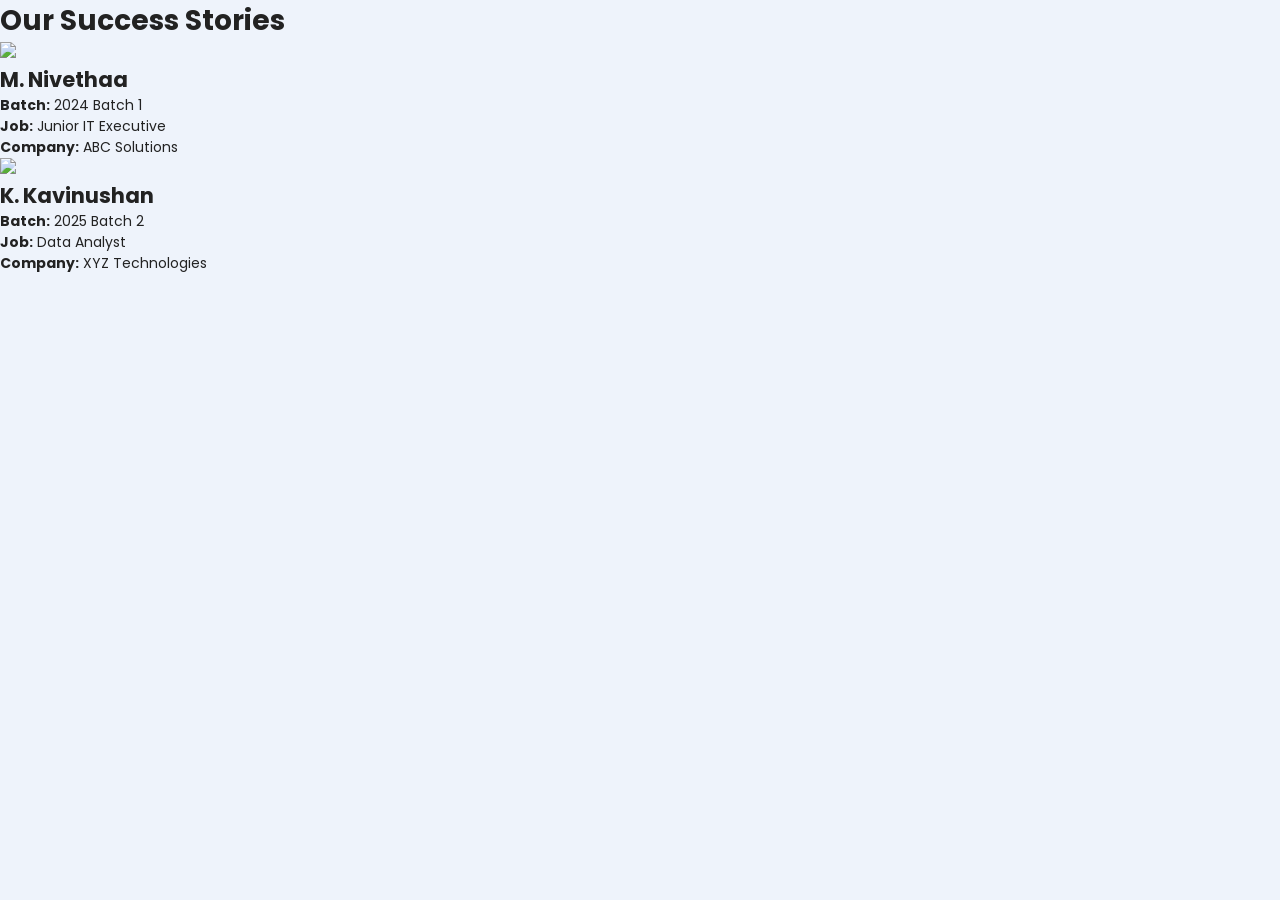
==== success-stories.html @ 726d04df "First Upload" ====
<!DOCTYPE html>
<html lang="en">
<head>
<meta charset="UTF-8">
<title>Success Stories</title>
<link rel="stylesheet" href="style.css">
</head>

<body>

<h1 class="page-title">Our Success Stories</h1>

<div class="student-container">

    <div class="student-card">
        <img src="images/student1.jpg">
        <h2>M. Nivethaa</h2>
        <p><strong>Batch:</strong> 2024 Batch 1</p>
        <p><strong>Job:</strong> Junior IT Executive</p>
        <p><strong>Company:</strong> ABC Solutions</p>
    </div>

    <div class="student-card">
        <img src="images/student2.jpg">
        <h2>K. Kavinushan</h2>
        <p><strong>Batch:</strong> 2025 Batch 2</p>
        <p><strong>Job:</strong> Data Analyst</p>
        <p><strong>Company:</strong> XYZ Technologies</p>
    </div>

    <!-- Add more students here -->

</div>

</body>
</html>
---- style.css ----
/* ===============================
   GOOGLE FONT
================================== */
@import url('https://fonts.googleapis.com/css2?family=Poppins:wght@300;400;500;600;700&display=swap');

* {
    margin: 0;
    padding: 0;
    box-sizing: border-box;
    font-family: 'Poppins', sans-serif;
}

body {
    background: #eef3fb;
    color: #222;
    font-size: 14px;
}

/* ===============================
   HEADER
================================== */

.top-header {
    background: #0d47a1;
    color: #fff;
    display: flex;
    justify-content: space-between;
    align-items: center;
    padding: 15px 30px;
}

.logo {
    display: flex;
    align-items: center;
    gap: 12px;
}

.logo img {
    width: 55px;
}

.logo h2 {
    font-size: 26px;
}

.logo p {
    font-size: 15px;
}

.title {
    text-align: right;
}

.title h1 {
    font-size: 46px;
    font-weight: 700;
    line-height: 1;
}

.title h2 {
    font-size: 25px;
    color: #FFD600;
}

.title p {
    font-size: 16px;
}

/* ===============================
   DASHBOARD
================================== */

.dashboard {
    width: 97%;
    margin: 15px auto;
    display: grid;
    grid-template-columns: repeat(3, 1fr);
    gap: 18px;
}

/* ===============================
   CARD
================================== */

.card {
    background: #fff;
    border-radius: 15px;
    overflow: hidden;
    box-shadow: 0 6px 15px rgba(0, 0, 0, .12);
    transition: .3s;
}

.card:hover {
    transform: translateY(-5px);
}

.card h2 {
    text-align: center;
    margin: 15px 0;
    font-size: 28px;
    font-weight: 700;
}

.card h3 {
    background: #0d47a1;
    color: #fff;
    text-align: center;
    padding: 14px;
    font-size: 18px;
}

.card-body {
    padding: 18px;
}

/* ===============================
   STATISTICS
================================== */

.stat {
    display: flex;
    justify-content: space-between;
    align-items: center;
    padding: 14px 18px;
    border-bottom: 1px solid #ececec;
}

.stat span {
    font-size: 17px;
}

.stat b {
    font-size: 18px;
    color: #0d47a1;
}

/* ===============================
   IMAGES
================================== */

.student,
.success-img {
    width: 180px;
    height: 180px;
    object-fit: cover;
    border-radius: 18px;
    display: block;
    margin: 15px auto;
    display: block;
}

/* ===============================
   NAME
================================== */

.student-name,
.success-content h2 {
    text-align: center;
    font-size: 28px;
    font-weight: 700;
    color: #111;
    margin: 15px 0;
}

.success-details {
    margin: 20px;
    padding: 20px;
    border: 1px solid #e2e8f0;
    border-radius: 12px;
    background: #ffffff;
}

.success-details p {
    margin: 6px 0;
    font-size: 16px;
    line-height: 1.6;
}

.student-details h2,
.success-details h2 {
    font-size: 26px;
    font-weight: 700;
    margin-bottom: 20px;
    color: #0d47a1;
}

/* ===============================
   TABLE
================================== */

table {
    width: 100%;
    border-collapse: collapse;
}

table td {
    padding: 10px 8px;
    border-bottom: 1px solid #eee;
    font-size: 15px;
}

table td:first-child {
    font-weight: 600;
}

/* ===============================
   SUCCESS STORY
================================== */

.success-content {
    padding: 15px 20px 20px;
}

.success-content h2 {
    font-size: 20px;
    margin-bottom: 5px;
}

.success-content h4 {
    font-size: 17px;
}

.success-content p {
    font-size: 15px;
}

/* ===============================
   QUOTE
================================== */

blockquote {
    margin-top: 20px;
    padding: 16px;
    border-left: 5px solid #28a745;
    background: #f5fff5;
    border-radius: 6px;
    font-size: 15px;
    line-height: 1.7;
}

/* ===============================
   BUTTON
================================== */

button {
    margin-top: 15px;
    background: #0d47a1;
    color: #fff;
    border: none;
    padding: 9px 18px;
    border-radius: 5px;
    cursor: pointer;
    font-size: 14px;
}

button:hover {
    background: #ff9800;
}

/* ===============================
   SKILLS
================================== */

.skills-list {
    list-style: none;
    display: grid;
    grid-template-columns: repeat(2, 1fr);
    gap: 10px 18px;
    padding: 18px;
}

.skills-list li {
    padding: 8px;
    background: #f8fbff;
    border-radius: 6px;
    font-size: 14px;
    transition: .3s;
}

.skills-list li:hover {
    background: #0d47a1;
    color: #fff;
}

/* ===============================
   FOOTER
================================== */

footer {
    background: #0d47a1;
    color: #fff;
    text-align: center;
    padding: 15px;
    margin-top: 20px;
    font-size: 14px;
}

/* ===============================
   RESPONSIVE
================================== */

@media(max-width:1200px) {

    .dashboard {
        grid-template-columns: repeat(2, 1fr);
    }

}

@media(max-width:768px) {

    .dashboard {
        grid-template-columns: 1fr;
    }

    .top-header {
        flex-direction: column;
        text-align: center;
    }

    .title {
        text-align: center;
        margin-top: 10px;
    }

    .title h1 {
        font-size: 34px;
    }

    .title h2 {
        font-size: 20px;
    }

    .student,
    .success-img {
        width: 150px;
        height: 150px;
    }

    .skills-list {
        grid-template-columns: 1fr;
    }

}
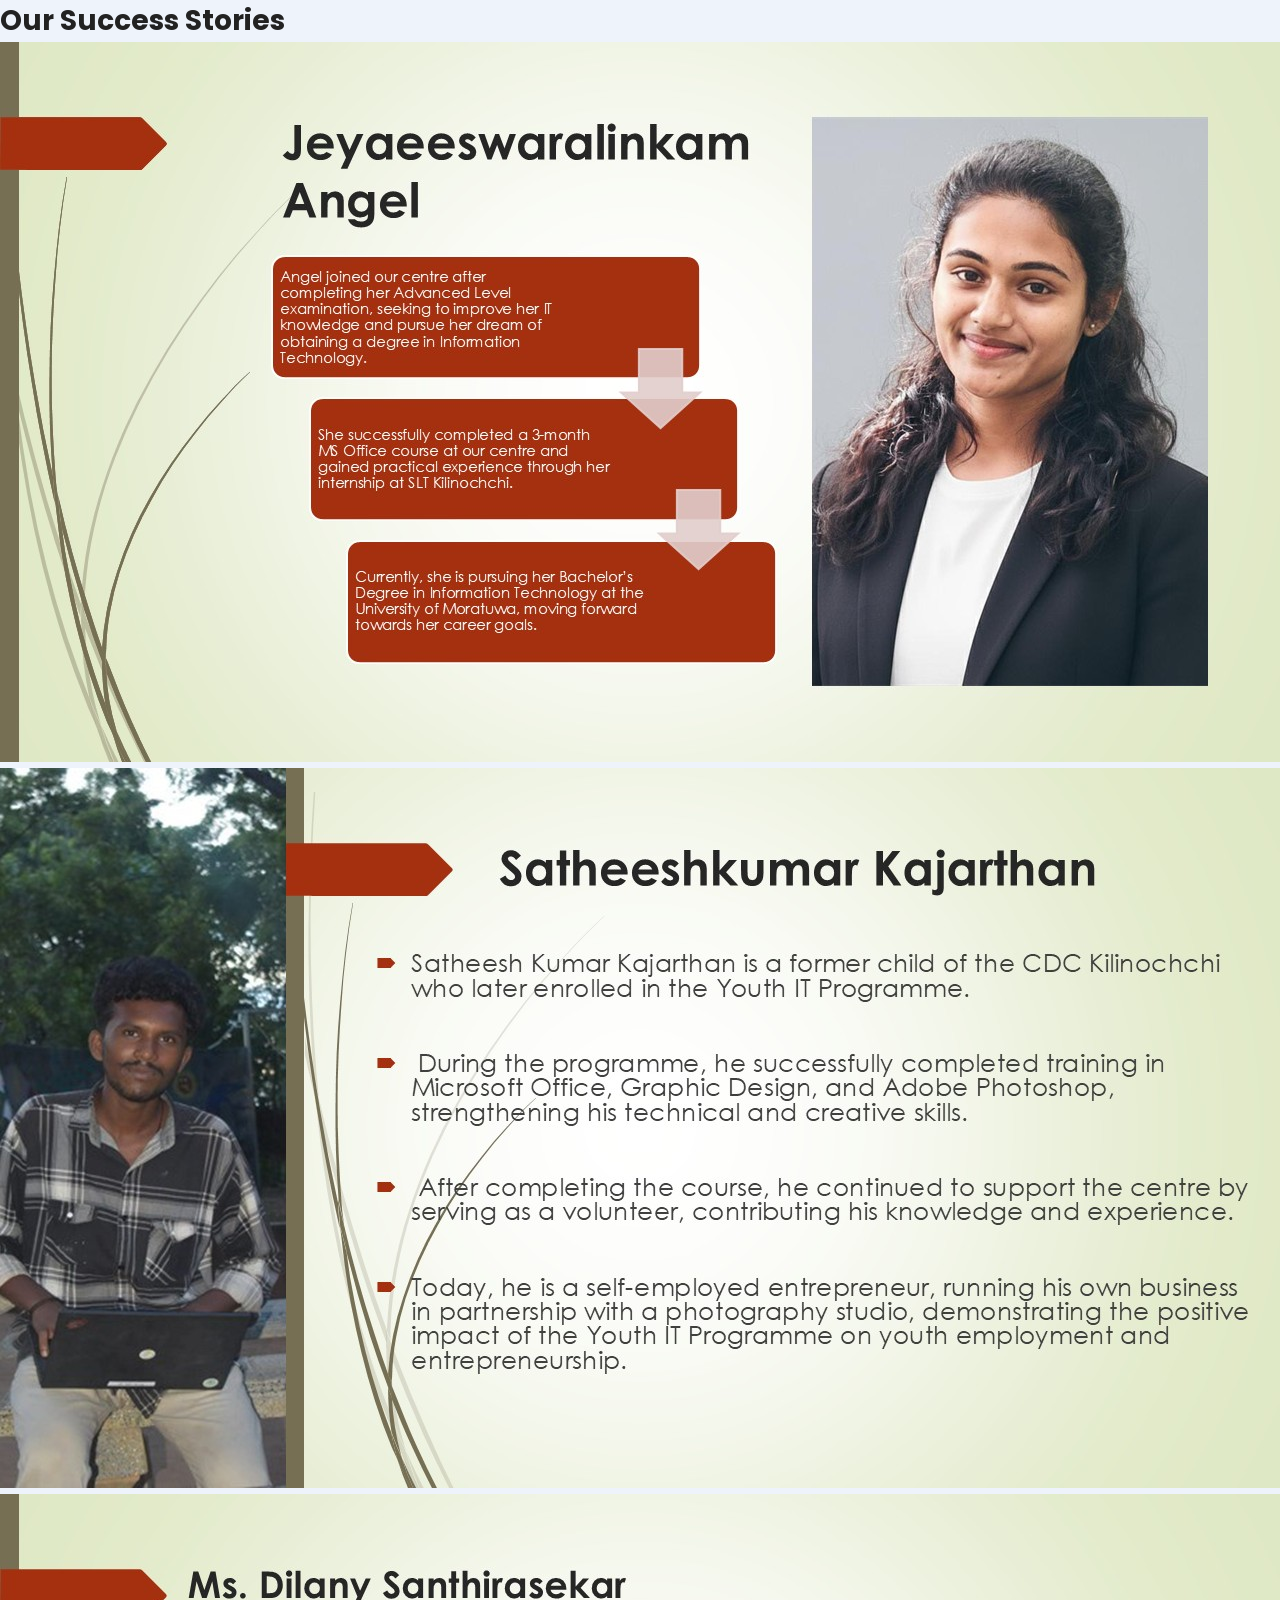
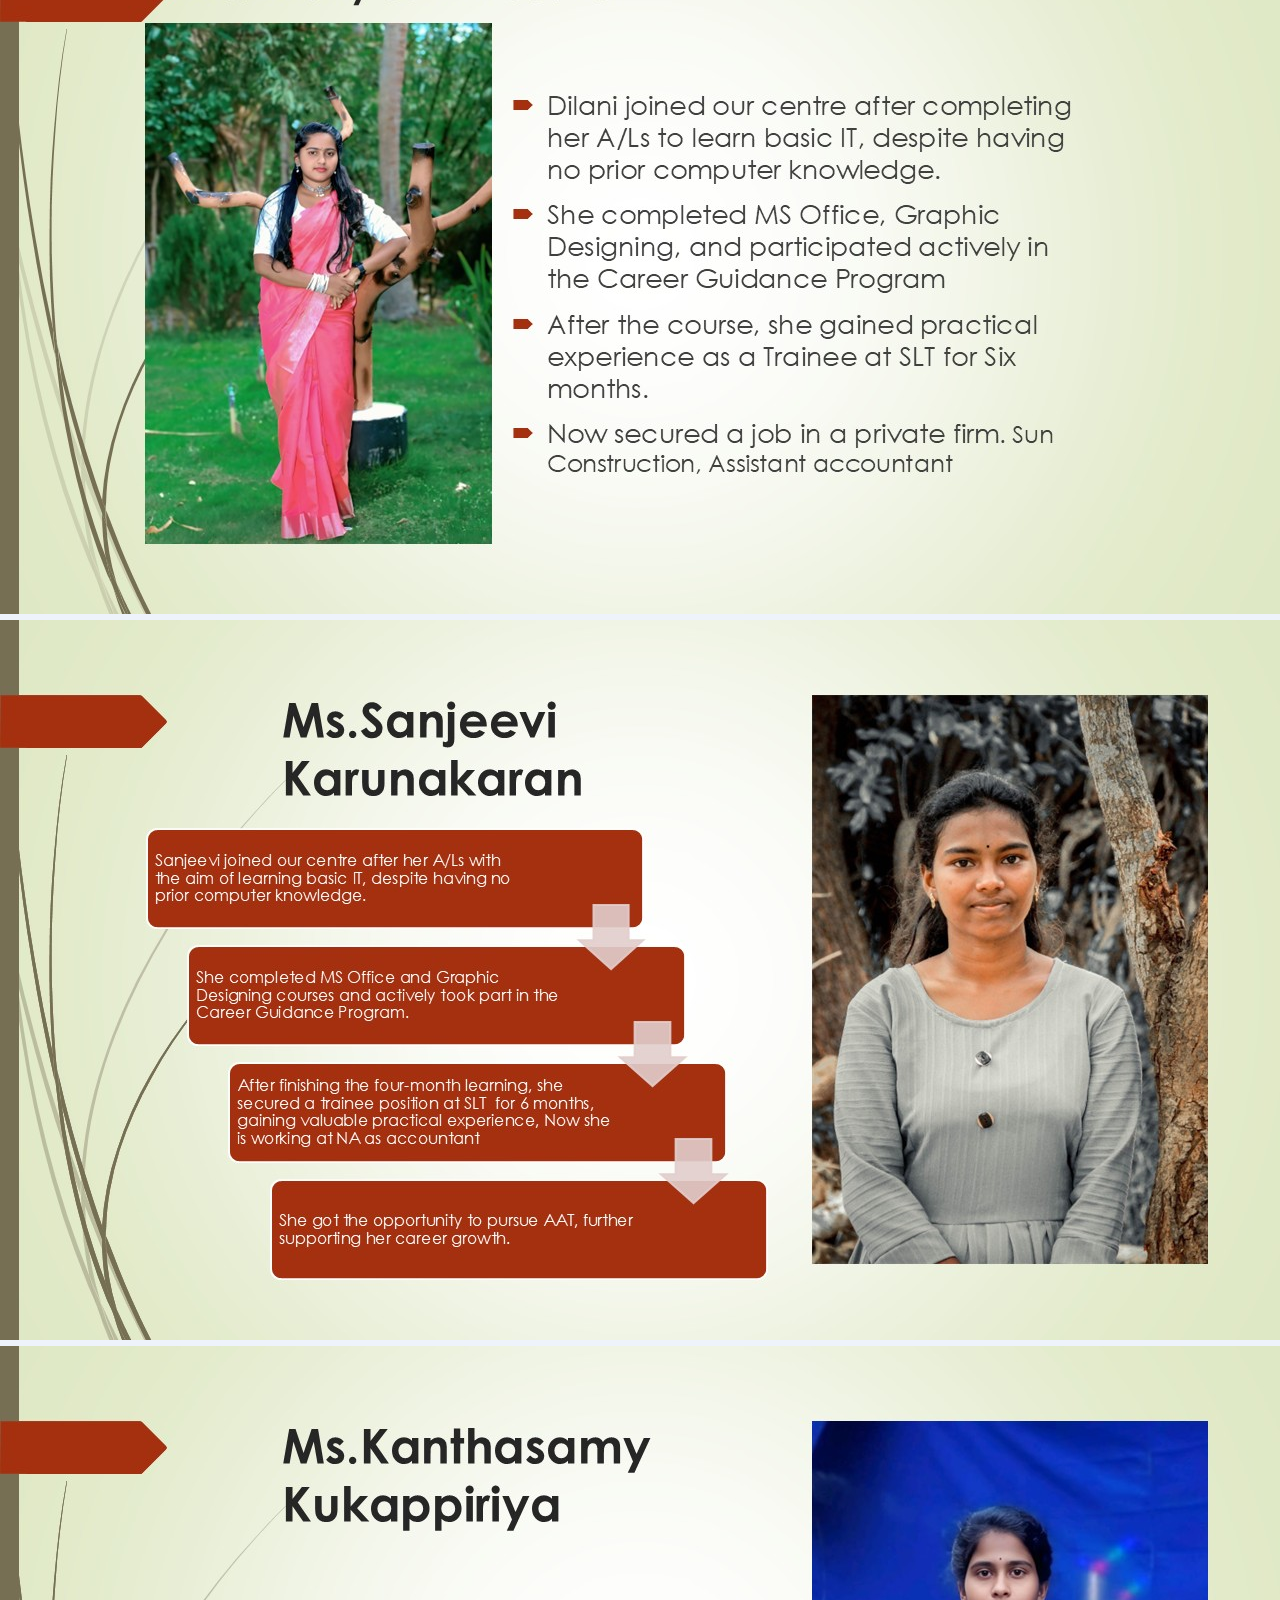
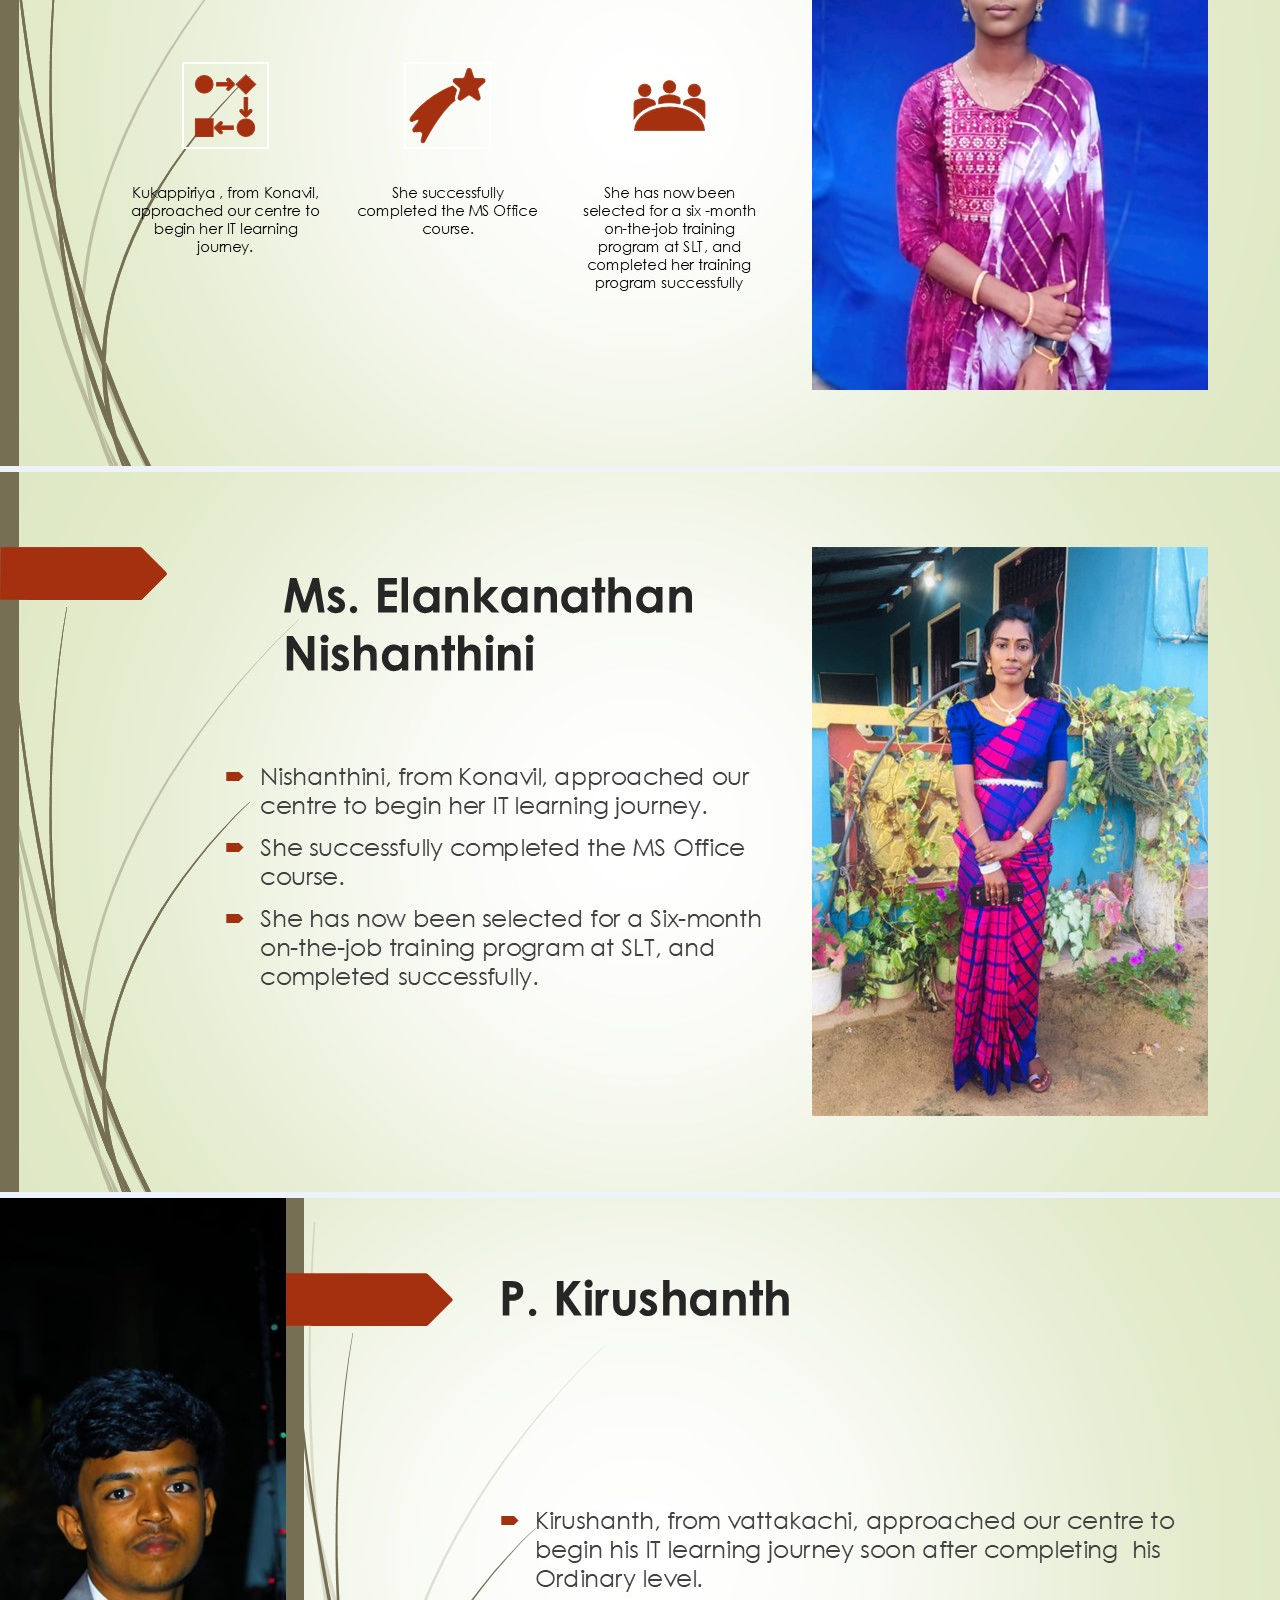
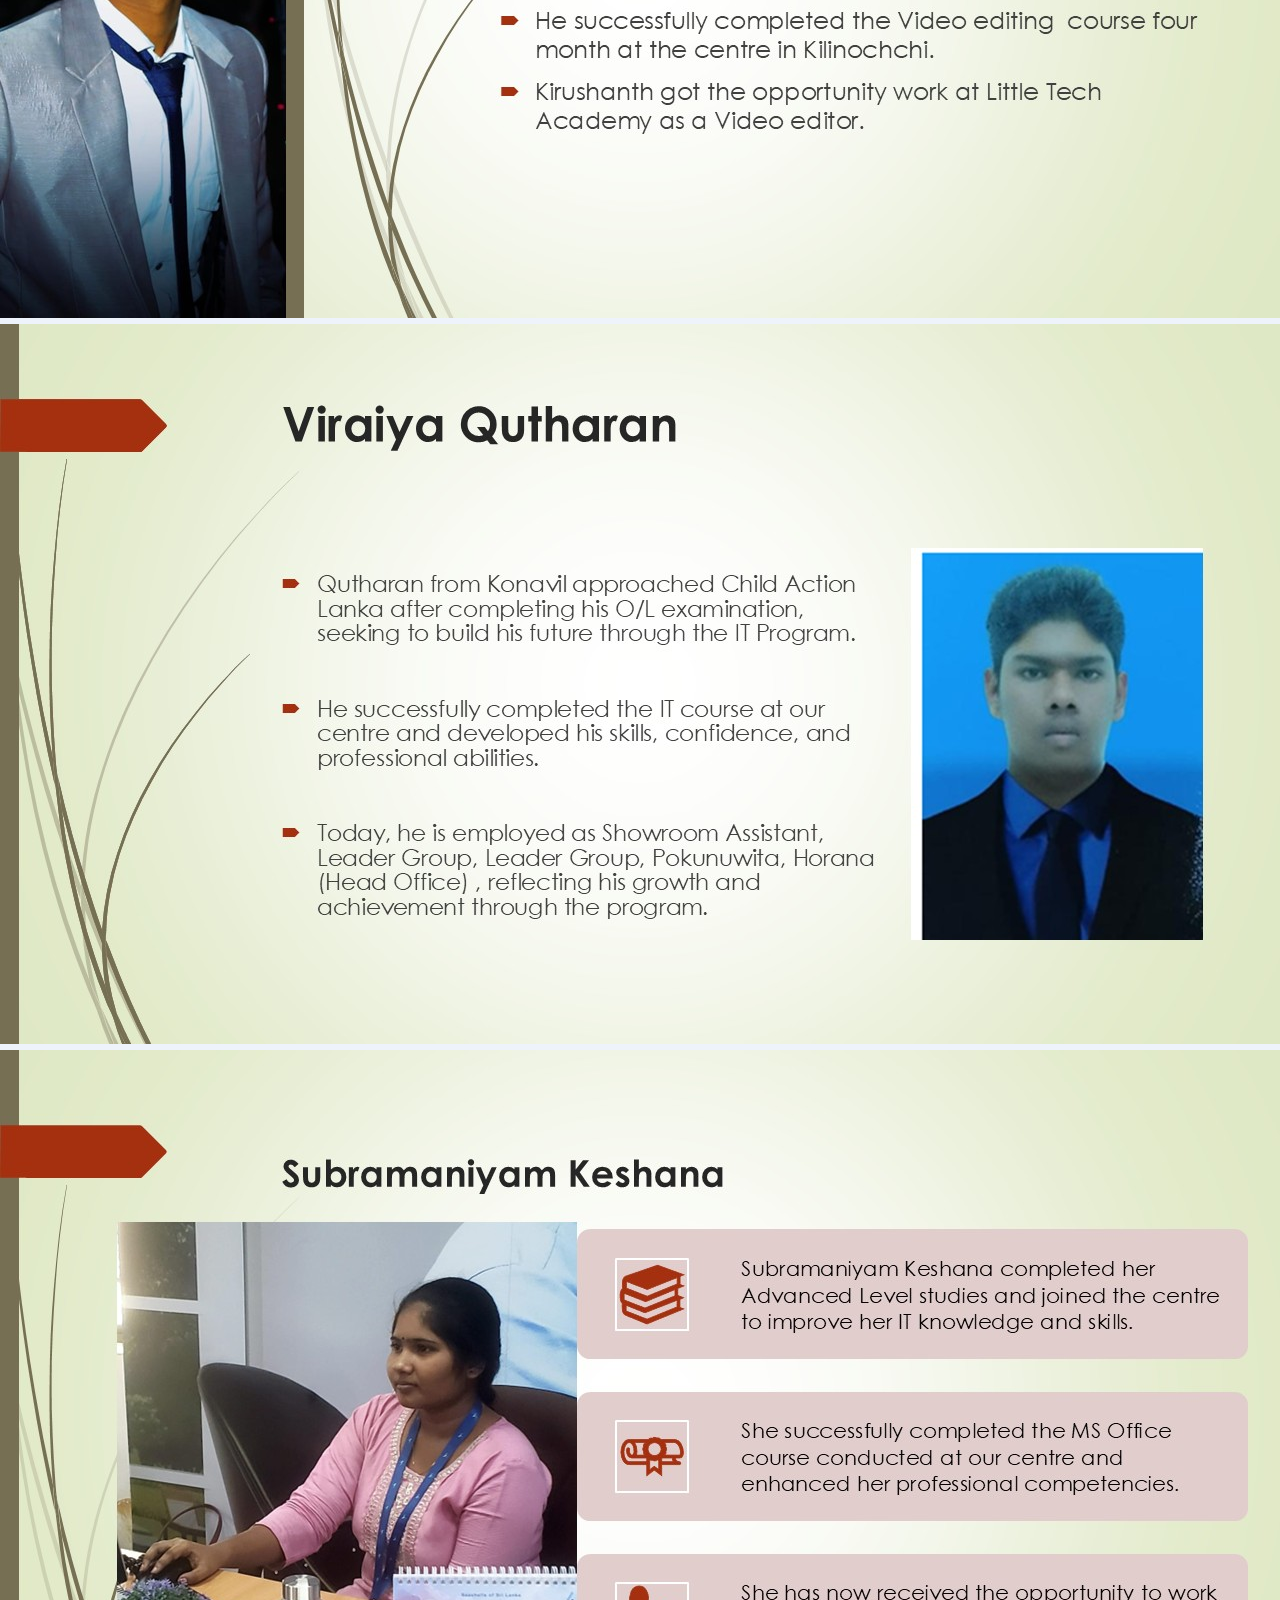
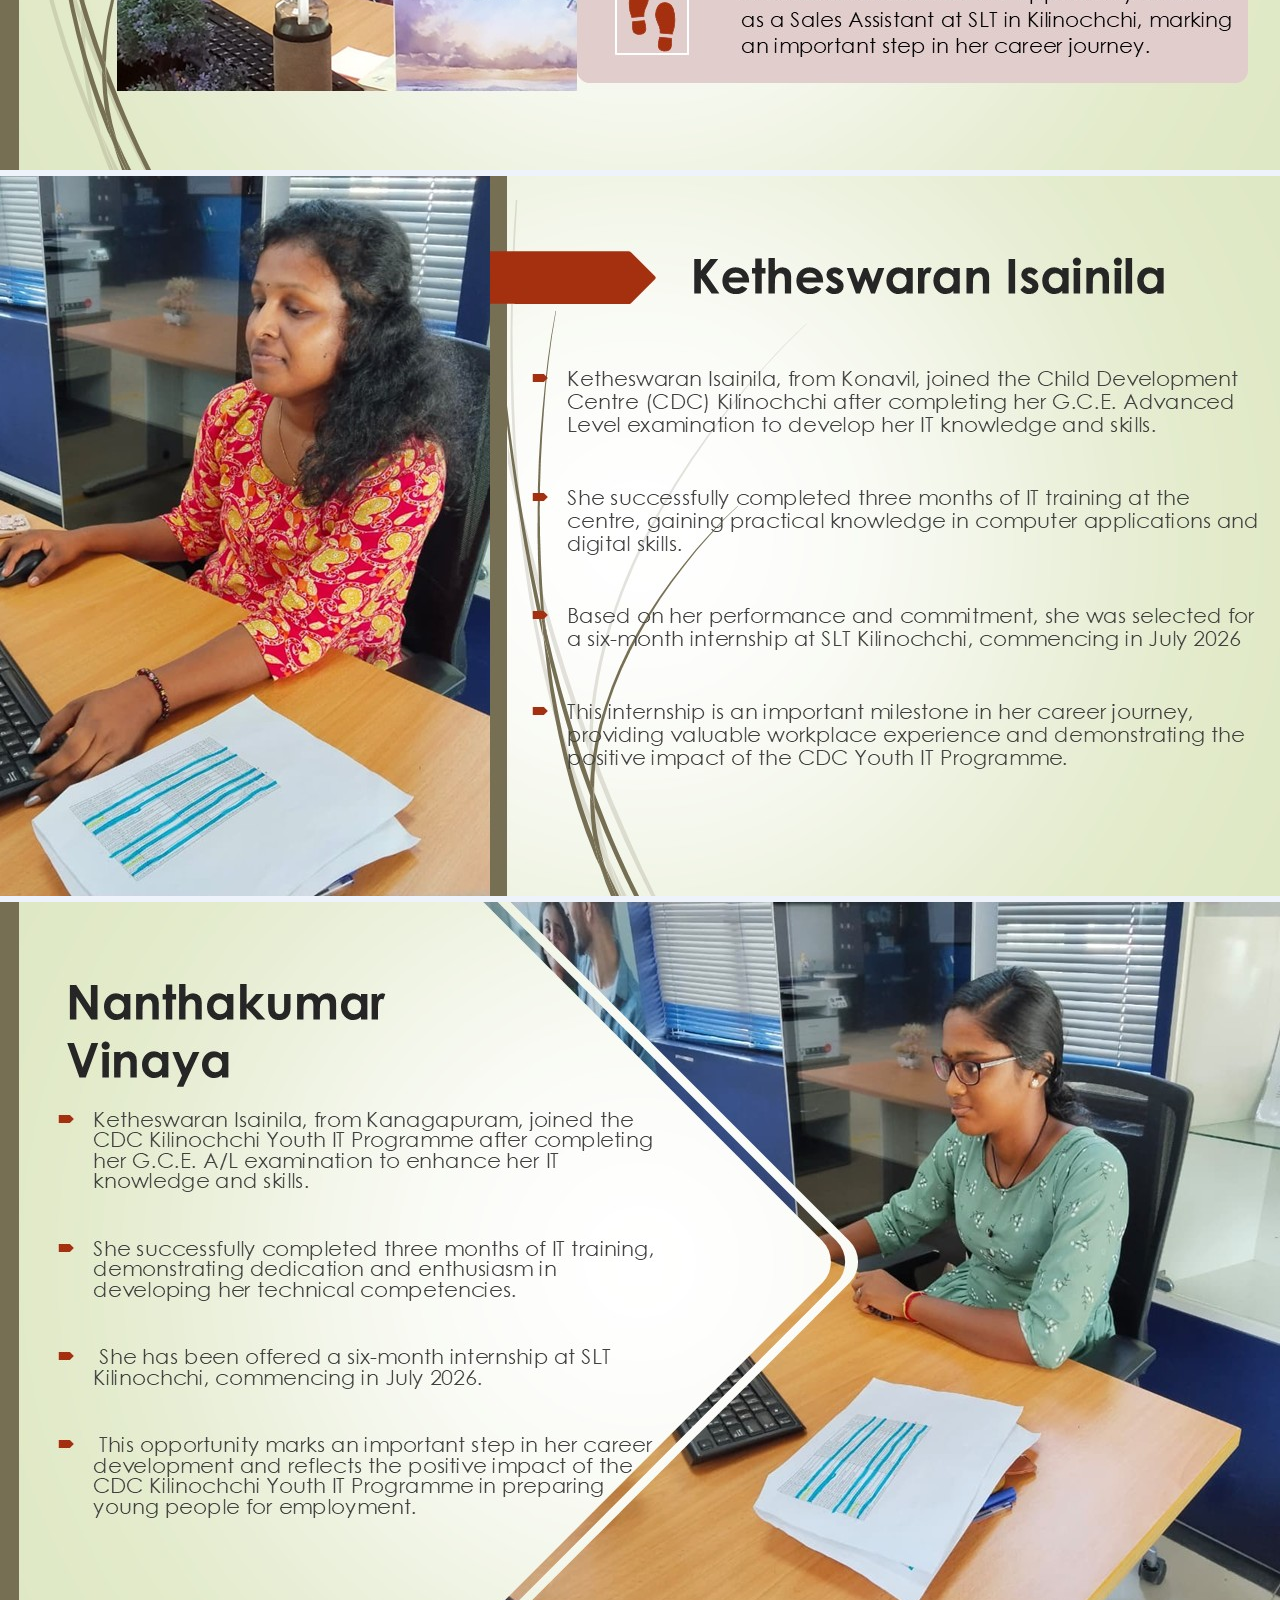
==== commit 3feab3bf: "add sucess" ====
--- a/success-stories.html
+++ b/success-stories.html
@@ -12,23 +12,17 @@
 
 <div class="student-container">
 
-    <div class="student-card">
-        <img src="images/student1.jpg">
-        <h2>M. Nivethaa</h2>
-        <p><strong>Batch:</strong> 2024 Batch 1</p>
-        <p><strong>Job:</strong> Junior IT Executive</p>
-        <p><strong>Company:</strong> ABC Solutions</p>
-    </div>
-
-    <div class="student-card">
-        <img src="images/student2.jpg">
-        <h2>K. Kavinushan</h2>
-        <p><strong>Batch:</strong> 2025 Batch 2</p>
-        <p><strong>Job:</strong> Data Analyst</p>
-        <p><strong>Company:</strong> XYZ Technologies</p>
-    </div>
-
-    <!-- Add more students here -->
+    <img src="images/success/1.jpeg" alt="">
+    <img src="images/success/2.jpeg" alt="">
+    <img src="images/success/3.jpeg" alt="">
+    <img src="images/success/4.jpeg" alt="">
+    <img src="images/success/5.jpeg" alt="">
+    <img src="images/success/6.jpeg" alt="">
+    <img src="images/success/7.jpeg" alt="">
+    <img src="images/success/8.jpeg" alt="">
+    <img src="images/success/9.jpeg" alt="">
+    <img src="images/success/10.jpeg" alt="">
+    <img src="images/success/11.jpeg" alt="">
 
 </div>
 
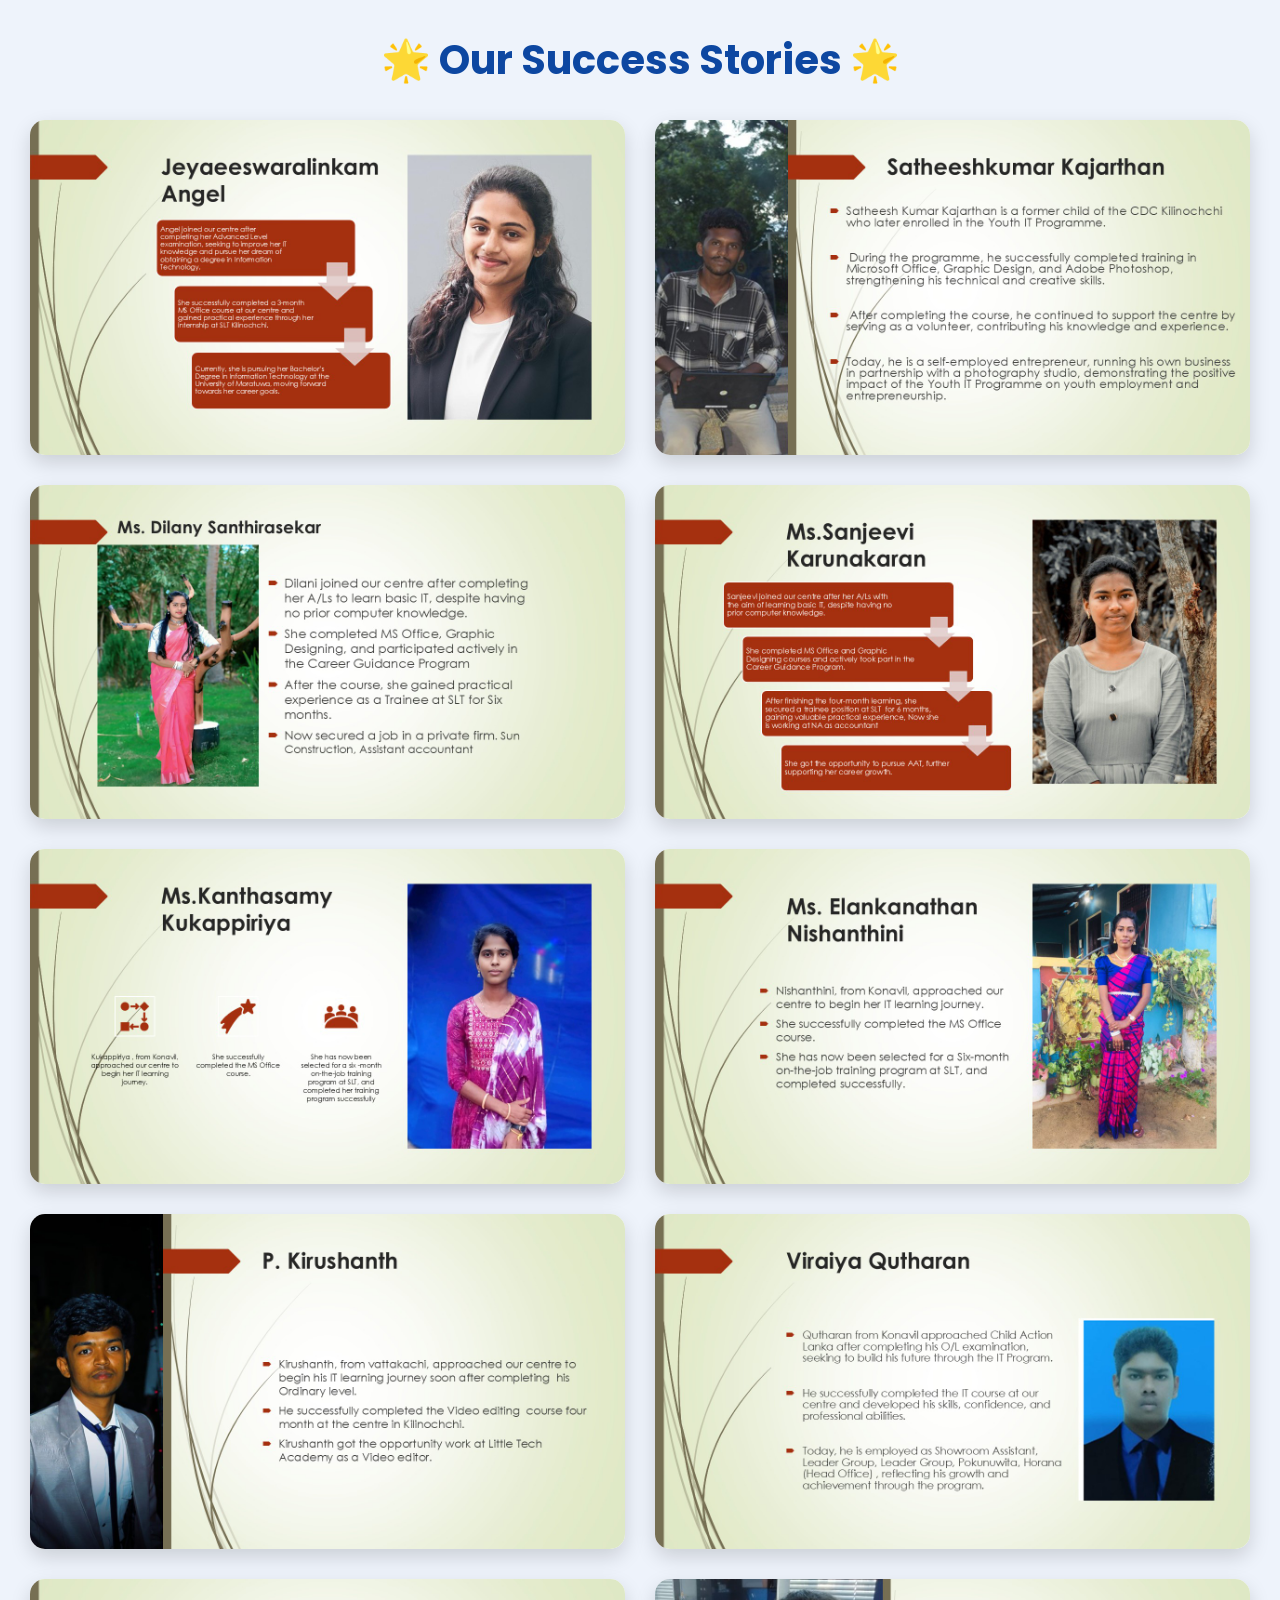
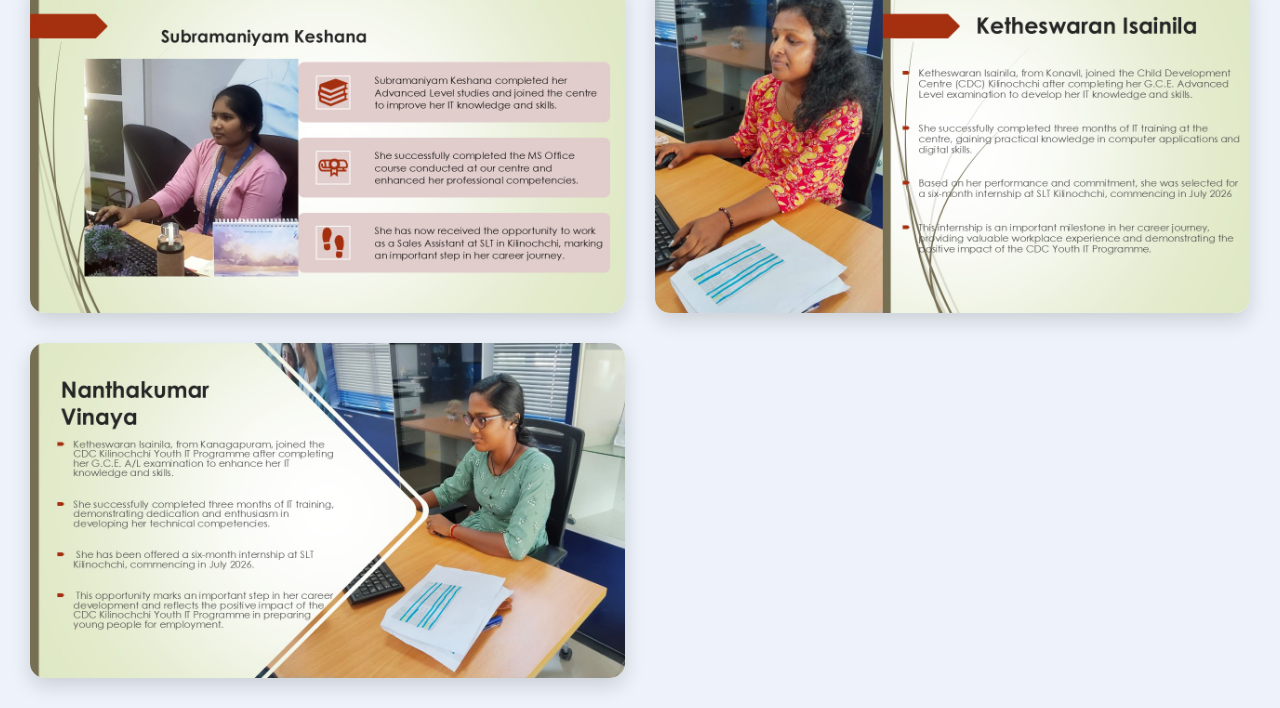
==== commit 22dfc68e: "update success" ====
--- a/success-stories.html
+++ b/success-stories.html
@@ -1,30 +1,67 @@
 <!DOCTYPE html>
 <html lang="en">
+
 <head>
-<meta charset="UTF-8">
-<title>Success Stories</title>
-<link rel="stylesheet" href="style.css">
+    <meta charset="UTF-8">
+    <meta name="viewport" content="width=device-width, initial-scale=1.0">
+    <title>Success Stories</title>
+
+    <link rel="stylesheet" href="success.css">
+
 </head>
 
 <body>
 
-<h1 class="page-title">Our Success Stories</h1>
+    <h1 class="page-title">🌟 Our Success Stories 🌟</h1>
 
-<div class="student-container">
+    <div class="student-container">
 
-    <img src="images/success/1.jpeg" alt="">
-    <img src="images/success/2.jpeg" alt="">
-    <img src="images/success/3.jpeg" alt="">
-    <img src="images/success/4.jpeg" alt="">
-    <img src="images/success/5.jpeg" alt="">
-    <img src="images/success/6.jpeg" alt="">
-    <img src="images/success/7.jpeg" alt="">
-    <img src="images/success/8.jpeg" alt="">
-    <img src="images/success/9.jpeg" alt="">
-    <img src="images/success/10.jpeg" alt="">
-    <img src="images/success/11.jpeg" alt="">
+        <div class="story-card">
+            <img src="images/success/1.jpeg" alt="Student 1">
+        </div>
 
-</div>
+        <div class="story-card">
+            <img src="images/success/2.jpeg" alt="Student 2">
+        </div>
+
+        <div class="story-card">
+            <img src="images/success/3.jpeg" alt="Student 3">
+        </div>
+
+        <div class="story-card">
+            <img src="images/success/4.jpeg" alt="Student 4">
+        </div>
+
+        <div class="story-card">
+            <img src="images/success/5.jpeg" alt="Student 5">
+        </div>
+
+        <div class="story-card">
+            <img src="images/success/6.jpeg" alt="Student 6">
+        </div>
+
+        <div class="story-card">
+            <img src="images/success/7.jpeg" alt="Student 7">
+        </div>
+
+        <div class="story-card">
+            <img src="images/success/8.jpeg" alt="Student 8">
+        </div>
+
+        <div class="story-card">
+            <img src="images/success/9.jpeg" alt="Student 9">
+        </div>
+
+        <div class="story-card">
+            <img src="images/success/10.jpeg" alt="Student 10">
+        </div>
+
+        <div class="story-card">
+            <img src="images/success/11.jpeg" alt="Student 11">
+        </div>
+
+    </div>
 
 </body>
+
 </html>
--- a/success.css
+++ b/success.css
@@ -0,0 +1,63 @@
+@import url('https://fonts.googleapis.com/css2?family=Poppins:wght@300;400;600;700&display=swap');
+
+*{
+    margin:0;
+    padding:0;
+    box-sizing:border-box;
+    font-family:'Poppins',sans-serif;
+}
+
+body{
+    background:#eef3fb;
+    padding:30px;
+}
+
+.page-title{
+    text-align:center;
+    font-size:40px;
+    color:#0d47a1;
+    margin-bottom:30px;
+}
+
+/* 2 Images Per Row */
+.student-container{
+    display:grid;
+    grid-template-columns:repeat(2,1fr);
+    gap:30px;
+    max-width:1400px;
+    margin:auto;
+}
+
+/* Card */
+.story-card{
+    background:#fff;
+    border-radius:15px;
+    overflow:hidden;
+    box-shadow:0 8px 20px rgba(0,0,0,.15);
+    transition:.3s;
+}
+
+.story-card:hover{
+    transform:translateY(-8px);
+    box-shadow:0 15px 30px rgba(0,0,0,.25);
+}
+
+/* Large Image */
+.story-card img{
+    width:100%;
+    height:auto;
+    display:block;
+}
+
+/* Mobile */
+@media(max-width:768px){
+
+.student-container{
+    grid-template-columns:1fr;
+}
+
+.page-title{
+    font-size:30px;
+}
+
+}
